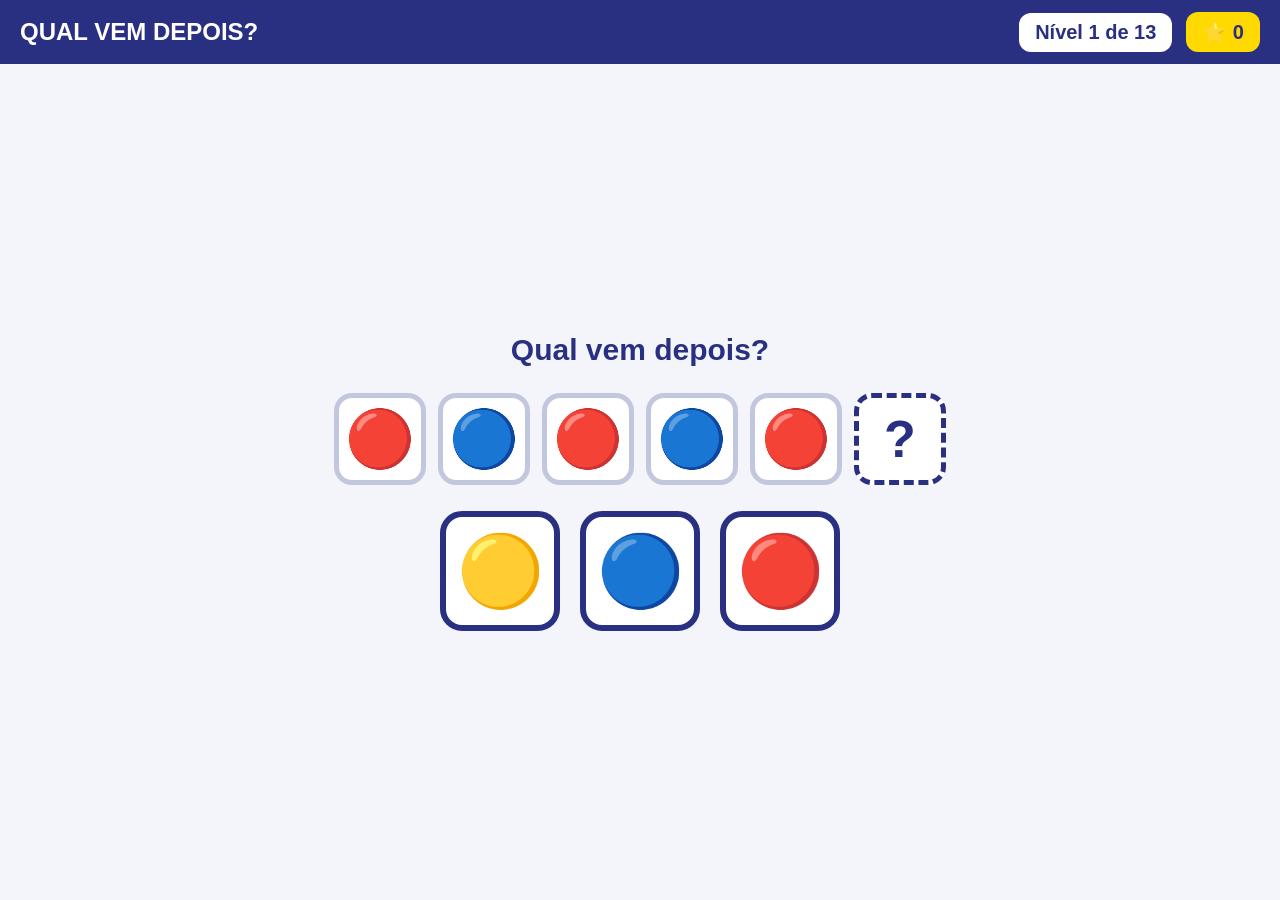
==== PADROES.html @ 1ba84138 "Add files via upload" ====
<!DOCTYPE html>
<html lang="pt-BR"><head><meta charset="utf-8">
<meta name="viewport" content="width=device-width, initial-scale=1">
<title>Qual vem depois?</title>
<style>
*{box-sizing:border-box;margin:0;padding:0}
html,body{height:100%;overflow:hidden}
body{font-family:"Trebuchet MS",Verdana,sans-serif;color:#2A3081;background:#F4F5FB;display:flex;flex-direction:column}
header{background:#2A3081;color:#fff;padding:12px 20px;display:flex;align-items:center;gap:14px;flex-shrink:0}
header h1{font-size:24px}
.chip{font-size:20px;font-weight:bold;border-radius:12px;padding:8px 16px}
#nivelC{background:#fff;color:#2A3081;margin-left:auto}
#estrelasC{background:#FFD900;color:#2A3081}
#palco{flex:1;display:flex;flex-direction:column;align-items:center;justify-content:center;gap:26px;padding:16px;position:relative}
#pergunta{font-size:30px;font-weight:bold;text-align:center}
#seq{display:flex;gap:12px;flex-wrap:wrap;justify-content:center}
.item{width:92px;height:92px;border-radius:18px;background:#fff;border:5px solid #C2C7E0;display:flex;align-items:center;justify-content:center;font-size:56px;cursor:default;transition:transform .15s}
.item.q{border:5px dashed #2A3081;color:#2A3081;font-size:52px;font-weight:bold}
.item.click{cursor:pointer}
.item.click:hover{transform:scale(1.08);border-color:#FFD900}
#opcoes{display:flex;gap:20px}
.op{width:120px;height:120px;border-radius:22px;background:#fff;border:6px solid #2A3081;font-size:70px;cursor:pointer;display:flex;align-items:center;justify-content:center;transition:transform .15s}
.op:hover{transform:scale(1.08);background:#FFF9D6}
#aviso{position:absolute;bottom:18px;left:50%;transform:translateX(-50%);font-size:26px;font-weight:bold;padding:12px 26px;border-radius:14px;display:none}
#festa{position:absolute;inset:0;background:rgba(255,255,255,.97);display:none;flex-direction:column;align-items:center;justify-content:center;gap:20px;text-align:center}
#festa .tit{font-size:54px;font-weight:bold}
#festa .sub{font-size:26px;color:#555}
#festa button{font:inherit;font-size:26px;font-weight:bold;padding:16px 34px;border:none;border-radius:14px;background:#2F9E44;color:#fff;cursor:pointer}
</style></head><body>
<header><h1>QUAL VEM DEPOIS?</h1><div class="chip" id="nivelC">—</div><div class="chip" id="estrelasC">⭐ 0</div></header>
<div id="palco">
 <div id="pergunta">—</div>
 <div id="seq"></div>
 <div id="opcoes"></div>
 <div id="aviso"></div>
 <div id="festa"></div>
</div>
<script>
(function(){
// tipo 'next' = qual vem depois ; tipo 'erro' = ache o que está errado
var NIV=[
 {t:'next',u:['🔴','🔵'],n:5},
 {t:'next',u:['🐶','🐱'],n:5},
 {t:'next',u:['🔴','🔴','🔵'],n:5},
 {t:'next',u:['⭐','🌙'],n:6},
 {t:'next',u:['🔴','🔵','🟡'],n:5},
 {t:'next',u:['🍎','🍌','🍌'],n:5},
 {t:'next',u:['🐶','🐱','🐰'],n:7},
 {t:'next',u:['🟢','🟢','🟡','🟡'],n:6},
 {t:'next',u:['⭐','⭐','🌙'],n:7},
 {t:'next',u:['🔴','🔵','🟡','🟢'],n:6},
 {t:'erro',u:['🐶','🐱'],n:7,e:4,x:'🐰'},
 {t:'erro',u:['🔴','🔵','🟡'],n:9,e:5,x:'🔵'},
 {t:'erro',u:['🍎','🍎','🍌'],n:9,e:7,x:'🍌'}
];
var TOM={'🔴':1,'🔵':1,'🟡':1,'🟢':1,'🐶':1,'🐱':1,'🐰':1,'⭐':1,'🌙':1,'🍎':1,'🍌':1};
var idx=0,estrelas=0,tent=0,seqAtual=[];
var $=function(i){return document.getElementById(i)};

function aviso(txt,cor){var a=$('aviso');a.textContent=txt;a.style.background=cor;a.style.color='#fff';
  a.style.display='block';clearTimeout(a._t);a._t=setTimeout(function(){a.style.display='none'},1300);}
function monta(){
  var L=NIV[idx]; tent=0; $('festa').style.display='none';
  $('nivelC').textContent='Nível '+(idx+1)+' de '+NIV.length;
  seqAtual=[]; for(var i=0;i<L.n;i++) seqAtual.push(L.u[i%L.u.length]);
  if(L.t==='erro') seqAtual[L.e]=L.x;
  var s=$('seq'); s.innerHTML=''; var o=$('opcoes'); o.innerHTML='';
  seqAtual.forEach(function(e,i){
    var d=document.createElement('div'); d.className='item'; d.textContent=e;
    if(L.t==='erro'){ d.className='item click'; d.onclick=function(){ escolheErro(i,d); }; }
    s.appendChild(d);
  });
  if(L.t==='next'){
    $('pergunta').textContent='Qual vem depois?';
    var q=document.createElement('div'); q.className='item q'; q.textContent='?'; s.appendChild(q);
    var certo=L.u[L.n%L.u.length];
    var pool=[]; Object.keys(TOM).forEach(function(k){ if(L.u.indexOf(k)>=0 && pool.indexOf(k)<0) pool.push(k); });
    Object.keys(TOM).forEach(function(k){ if(pool.length<3 && pool.indexOf(k)<0) pool.push(k); });
    pool=pool.slice(0,3); if(pool.indexOf(certo)<0) pool[0]=certo;
    pool.sort(function(){return Math.random()-.5});
    pool.forEach(function(e){ var b=document.createElement('div'); b.className='op'; b.textContent=e;
      b.onclick=function(){ escolhe(e,certo); }; o.appendChild(b); });
  } else {
    $('pergunta').textContent='🔍 Tem um ERRADO escondido. Clique nele!';
  }
}
function escolhe(e,certo){
  if(e===certo){ acerto(); } else { tent++; aviso('Quase! Olhe o pedaço que se repete.','#E8590C'); }
}
function escolheErro(i,d){
  var L=NIV[idx];
  if(i===L.e){ d.style.borderColor='#2F9E44'; acerto(); }
  else { tent++; aviso('Esse está certo! Procure outro.','#E8590C'); }
}
function acerto(){
  var ganha=tent===0?3:(tent===1?2:1); estrelas+=ganha; $('estrelasC').textContent='⭐ '+estrelas;
  var ult=idx===NIV.length-1;
  var f=$('festa');
  f.innerHTML='<div class="tit">'+(tent===0?'🎉 ACERTOU!':'👍 ISSO!')+'</div>'+
    '<div class="sub">Você ganhou '+'⭐'.repeat(ganha)+'</div>'+
    '<button id="btS">'+(ult?'VER MINHAS ESTRELAS':'PRÓXIMO →')+'</button>';
  f.style.display='flex';
  $('btS').onclick=function(){
    if(ult){ f.innerHTML='<div class="tit">🏆 VOCÊ TERMINOU!</div><div class="sub">Você juntou <b>'+estrelas+
      '</b> estrelas de '+(NIV.length*3)+'</div><button id="btR">JOGAR DE NOVO</button>';
      $('btR').onclick=function(){ idx=0; estrelas=0; $('estrelasC').textContent='⭐ 0'; monta(); };
    } else { idx++; monta(); }
  };
}
monta();
})();
</script></body></html>
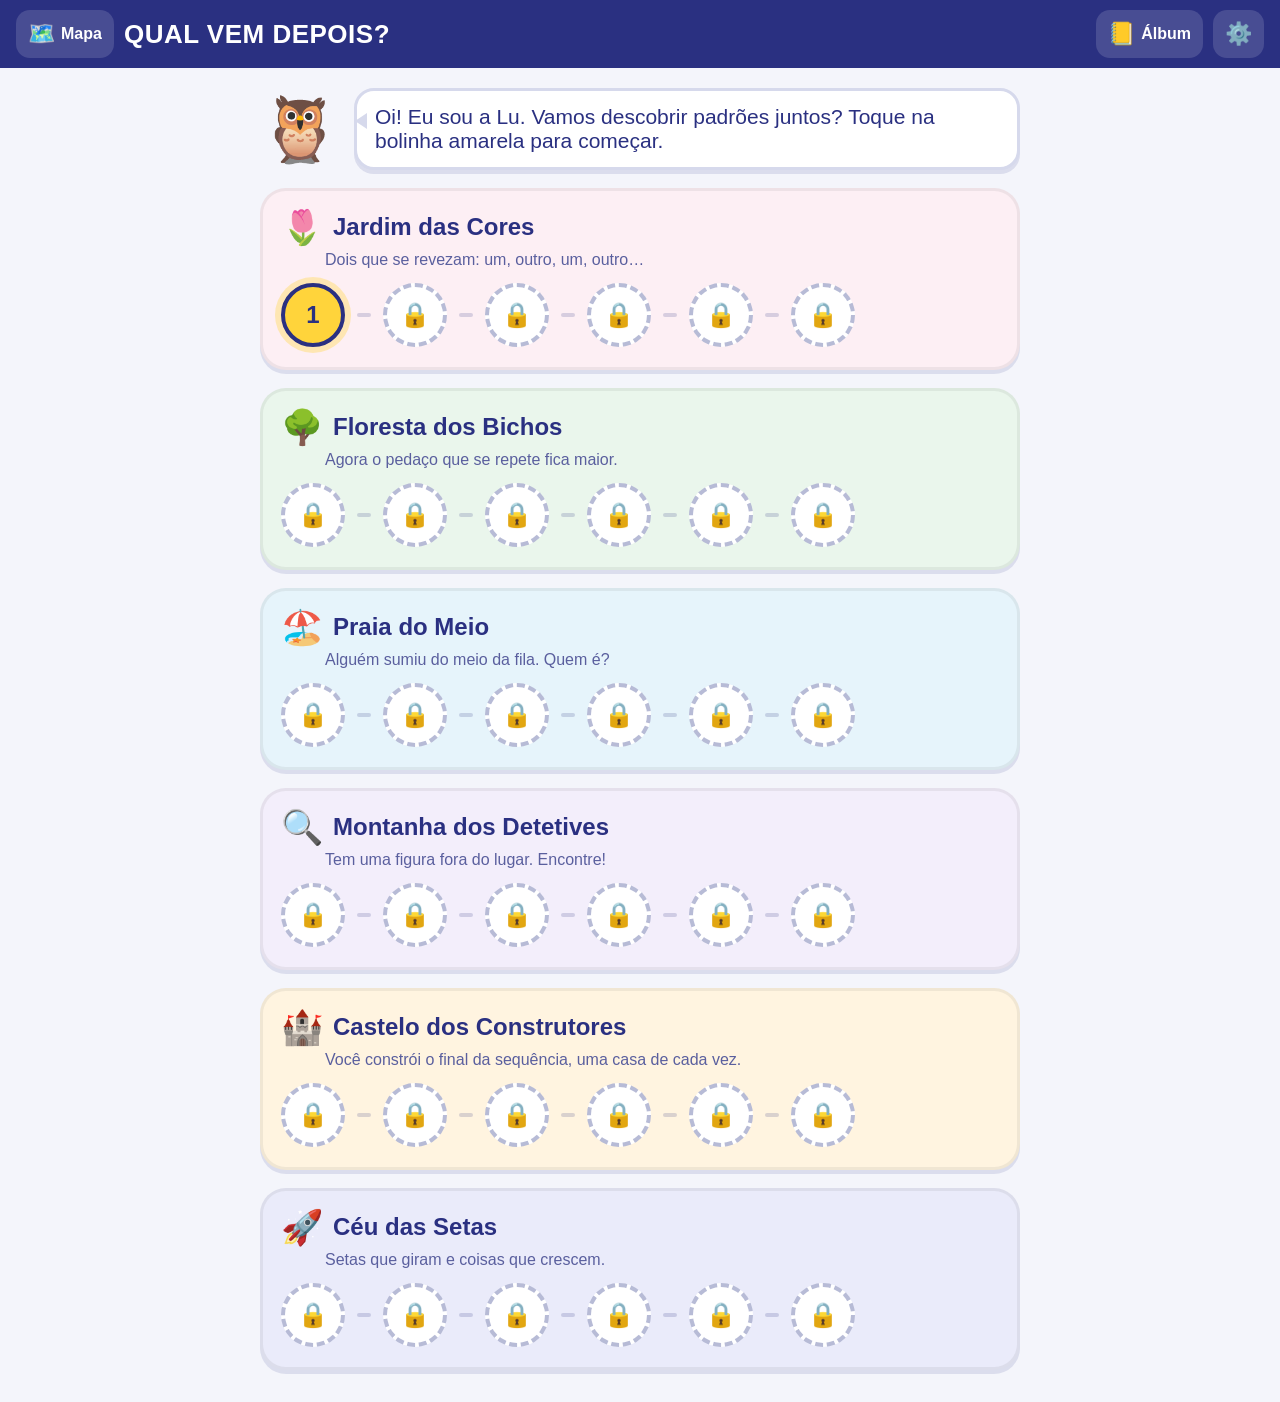
==== commit 40dc984e: "Redesenha o jogo de padrões com 6 mundos, álbum de figurinhas e domínio próprio - 36 fases em 6 mund" ====
--- a/PADROES.html
+++ b/PADROES.html
@@ -1,112 +1,6 @@
 <!DOCTYPE html>
 <html lang="pt-BR"><head><meta charset="utf-8">
-<meta name="viewport" content="width=device-width, initial-scale=1">
-<title>Qual vem depois?</title>
-<style>
-*{box-sizing:border-box;margin:0;padding:0}
-html,body{height:100%;overflow:hidden}
-body{font-family:"Trebuchet MS",Verdana,sans-serif;color:#2A3081;background:#F4F5FB;display:flex;flex-direction:column}
-header{background:#2A3081;color:#fff;padding:12px 20px;display:flex;align-items:center;gap:14px;flex-shrink:0}
-header h1{font-size:24px}
-.chip{font-size:20px;font-weight:bold;border-radius:12px;padding:8px 16px}
-#nivelC{background:#fff;color:#2A3081;margin-left:auto}
-#estrelasC{background:#FFD900;color:#2A3081}
-#palco{flex:1;display:flex;flex-direction:column;align-items:center;justify-content:center;gap:26px;padding:16px;position:relative}
-#pergunta{font-size:30px;font-weight:bold;text-align:center}
-#seq{display:flex;gap:12px;flex-wrap:wrap;justify-content:center}
-.item{width:92px;height:92px;border-radius:18px;background:#fff;border:5px solid #C2C7E0;display:flex;align-items:center;justify-content:center;font-size:56px;cursor:default;transition:transform .15s}
-.item.q{border:5px dashed #2A3081;color:#2A3081;font-size:52px;font-weight:bold}
-.item.click{cursor:pointer}
-.item.click:hover{transform:scale(1.08);border-color:#FFD900}
-#opcoes{display:flex;gap:20px}
-.op{width:120px;height:120px;border-radius:22px;background:#fff;border:6px solid #2A3081;font-size:70px;cursor:pointer;display:flex;align-items:center;justify-content:center;transition:transform .15s}
-.op:hover{transform:scale(1.08);background:#FFF9D6}
-#aviso{position:absolute;bottom:18px;left:50%;transform:translateX(-50%);font-size:26px;font-weight:bold;padding:12px 26px;border-radius:14px;display:none}
-#festa{position:absolute;inset:0;background:rgba(255,255,255,.97);display:none;flex-direction:column;align-items:center;justify-content:center;gap:20px;text-align:center}
-#festa .tit{font-size:54px;font-weight:bold}
-#festa .sub{font-size:26px;color:#555}
-#festa button{font:inherit;font-size:26px;font-weight:bold;padding:16px 34px;border:none;border-radius:14px;background:#2F9E44;color:#fff;cursor:pointer}
-</style></head><body>
-<header><h1>QUAL VEM DEPOIS?</h1><div class="chip" id="nivelC">—</div><div class="chip" id="estrelasC">⭐ 0</div></header>
-<div id="palco">
- <div id="pergunta">—</div>
- <div id="seq"></div>
- <div id="opcoes"></div>
- <div id="aviso"></div>
- <div id="festa"></div>
-</div>
-<script>
-(function(){
-// tipo 'next' = qual vem depois ; tipo 'erro' = ache o que está errado
-var NIV=[
- {t:'next',u:['🔴','🔵'],n:5},
- {t:'next',u:['🐶','🐱'],n:5},
- {t:'next',u:['🔴','🔴','🔵'],n:5},
- {t:'next',u:['⭐','🌙'],n:6},
- {t:'next',u:['🔴','🔵','🟡'],n:5},
- {t:'next',u:['🍎','🍌','🍌'],n:5},
- {t:'next',u:['🐶','🐱','🐰'],n:7},
- {t:'next',u:['🟢','🟢','🟡','🟡'],n:6},
- {t:'next',u:['⭐','⭐','🌙'],n:7},
- {t:'next',u:['🔴','🔵','🟡','🟢'],n:6},
- {t:'erro',u:['🐶','🐱'],n:7,e:4,x:'🐰'},
- {t:'erro',u:['🔴','🔵','🟡'],n:9,e:5,x:'🔵'},
- {t:'erro',u:['🍎','🍎','🍌'],n:9,e:7,x:'🍌'}
-];
-var TOM={'🔴':1,'🔵':1,'🟡':1,'🟢':1,'🐶':1,'🐱':1,'🐰':1,'⭐':1,'🌙':1,'🍎':1,'🍌':1};
-var idx=0,estrelas=0,tent=0,seqAtual=[];
-var $=function(i){return document.getElementById(i)};
-
-function aviso(txt,cor){var a=$('aviso');a.textContent=txt;a.style.background=cor;a.style.color='#fff';
-  a.style.display='block';clearTimeout(a._t);a._t=setTimeout(function(){a.style.display='none'},1300);}
-function monta(){
-  var L=NIV[idx]; tent=0; $('festa').style.display='none';
-  $('nivelC').textContent='Nível '+(idx+1)+' de '+NIV.length;
-  seqAtual=[]; for(var i=0;i<L.n;i++) seqAtual.push(L.u[i%L.u.length]);
-  if(L.t==='erro') seqAtual[L.e]=L.x;
-  var s=$('seq'); s.innerHTML=''; var o=$('opcoes'); o.innerHTML='';
-  seqAtual.forEach(function(e,i){
-    var d=document.createElement('div'); d.className='item'; d.textContent=e;
-    if(L.t==='erro'){ d.className='item click'; d.onclick=function(){ escolheErro(i,d); }; }
-    s.appendChild(d);
-  });
-  if(L.t==='next'){
-    $('pergunta').textContent='Qual vem depois?';
-    var q=document.createElement('div'); q.className='item q'; q.textContent='?'; s.appendChild(q);
-    var certo=L.u[L.n%L.u.length];
-    var pool=[]; Object.keys(TOM).forEach(function(k){ if(L.u.indexOf(k)>=0 && pool.indexOf(k)<0) pool.push(k); });
-    Object.keys(TOM).forEach(function(k){ if(pool.length<3 && pool.indexOf(k)<0) pool.push(k); });
-    pool=pool.slice(0,3); if(pool.indexOf(certo)<0) pool[0]=certo;
-    pool.sort(function(){return Math.random()-.5});
-    pool.forEach(function(e){ var b=document.createElement('div'); b.className='op'; b.textContent=e;
-      b.onclick=function(){ escolhe(e,certo); }; o.appendChild(b); });
-  } else {
-    $('pergunta').textContent='🔍 Tem um ERRADO escondido. Clique nele!';
-  }
-}
-function escolhe(e,certo){
-  if(e===certo){ acerto(); } else { tent++; aviso('Quase! Olhe o pedaço que se repete.','#E8590C'); }
-}
-function escolheErro(i,d){
-  var L=NIV[idx];
-  if(i===L.e){ d.style.borderColor='#2F9E44'; acerto(); }
-  else { tent++; aviso('Esse está certo! Procure outro.','#E8590C'); }
-}
-function acerto(){
-  var ganha=tent===0?3:(tent===1?2:1); estrelas+=ganha; $('estrelasC').textContent='⭐ '+estrelas;
-  var ult=idx===NIV.length-1;
-  var f=$('festa');
-  f.innerHTML='<div class="tit">'+(tent===0?'🎉 ACERTOU!':'👍 ISSO!')+'</div>'+
-    '<div class="sub">Você ganhou '+'⭐'.repeat(ganha)+'</div>'+
-    '<button id="btS">'+(ult?'VER MINHAS ESTRELAS':'PRÓXIMO →')+'</button>';
-  f.style.display='flex';
-  $('btS').onclick=function(){
-    if(ult){ f.innerHTML='<div class="tit">🏆 VOCÊ TERMINOU!</div><div class="sub">Você juntou <b>'+estrelas+
-      '</b> estrelas de '+(NIV.length*3)+'</div><button id="btR">JOGAR DE NOVO</button>';
-      $('btR').onclick=function(){ idx=0; estrelas=0; $('estrelasC').textContent='⭐ 0'; monta(); };
-    } else { idx++; monta(); }
-  };
-}
-monta();
-})();
-</script></body></html>
+<meta http-equiv="refresh" content="0; url=./">
+<link rel="canonical" href="https://padroes.cliick.dev/">
+<title>Qual vem depois?</title></head>
+<body><p>O jogo mudou de endereço: <a href="./">padroes.cliick.dev</a></p></body></html>
